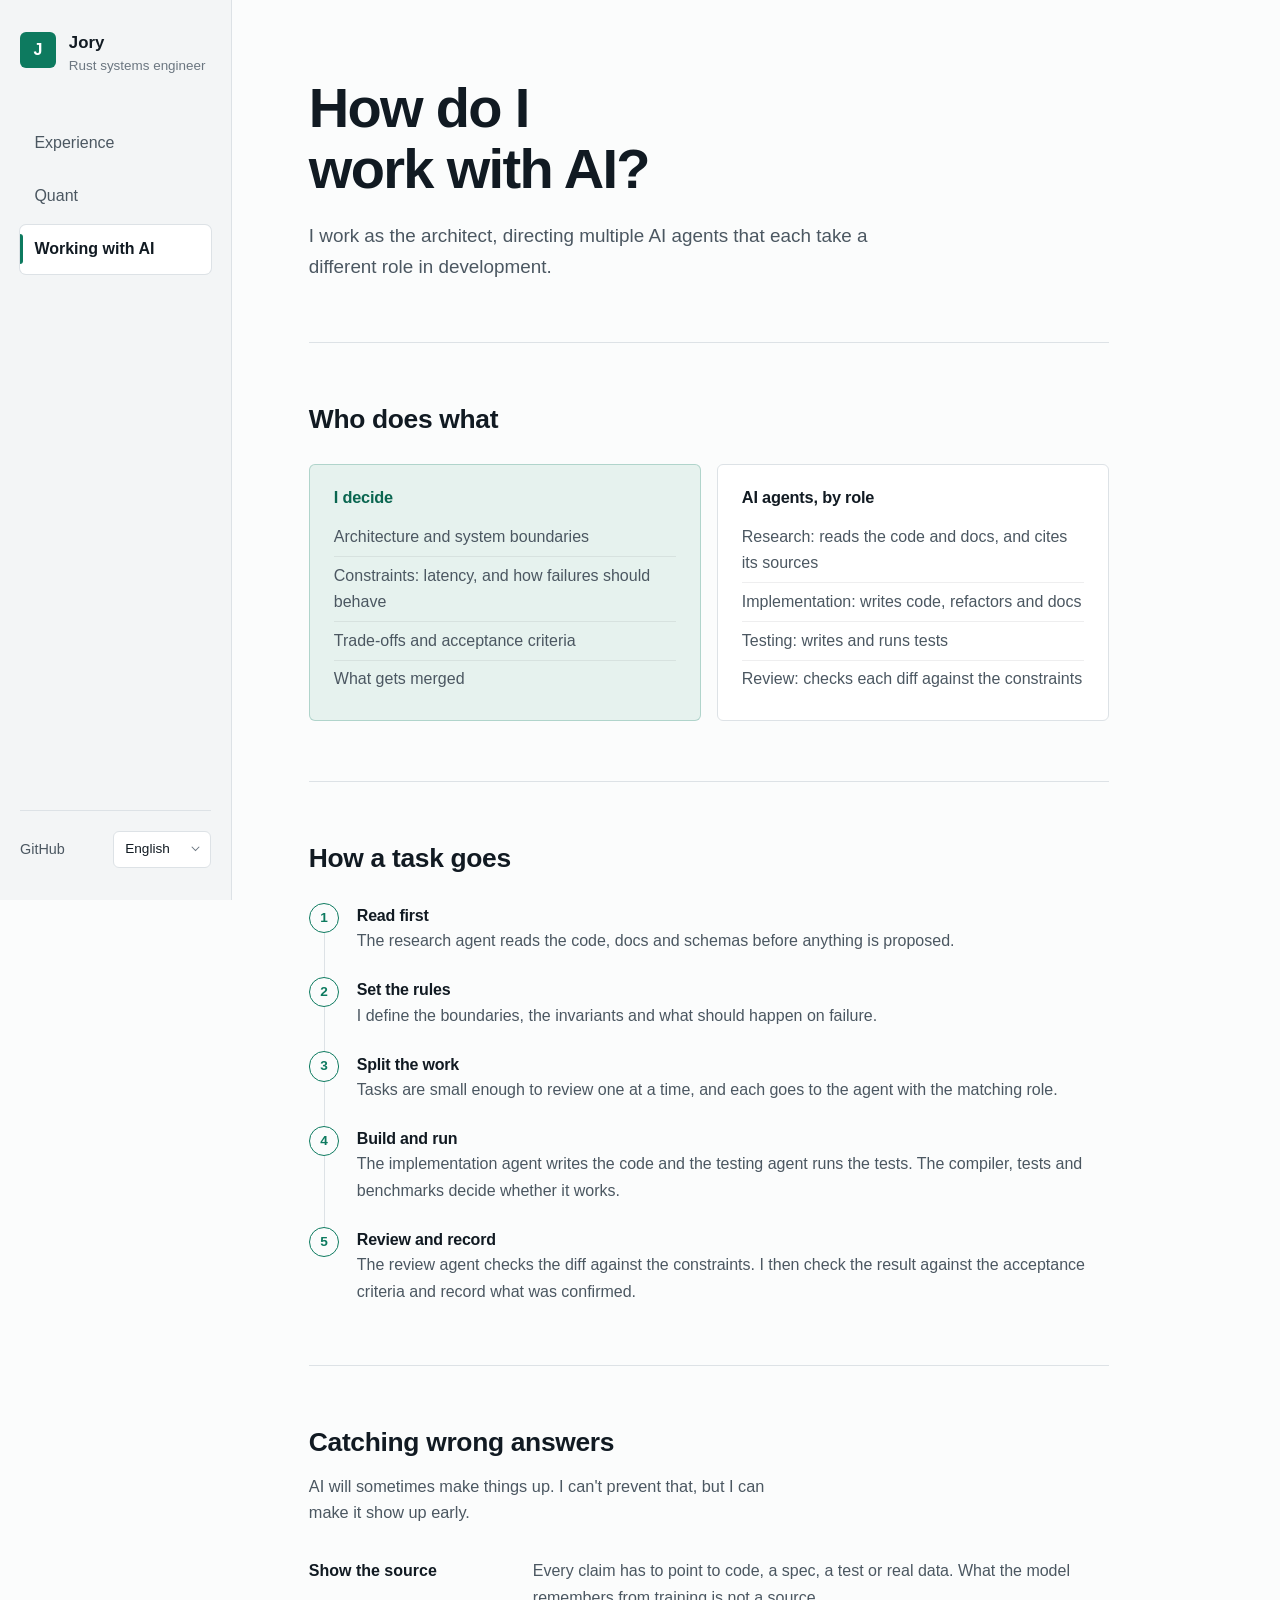
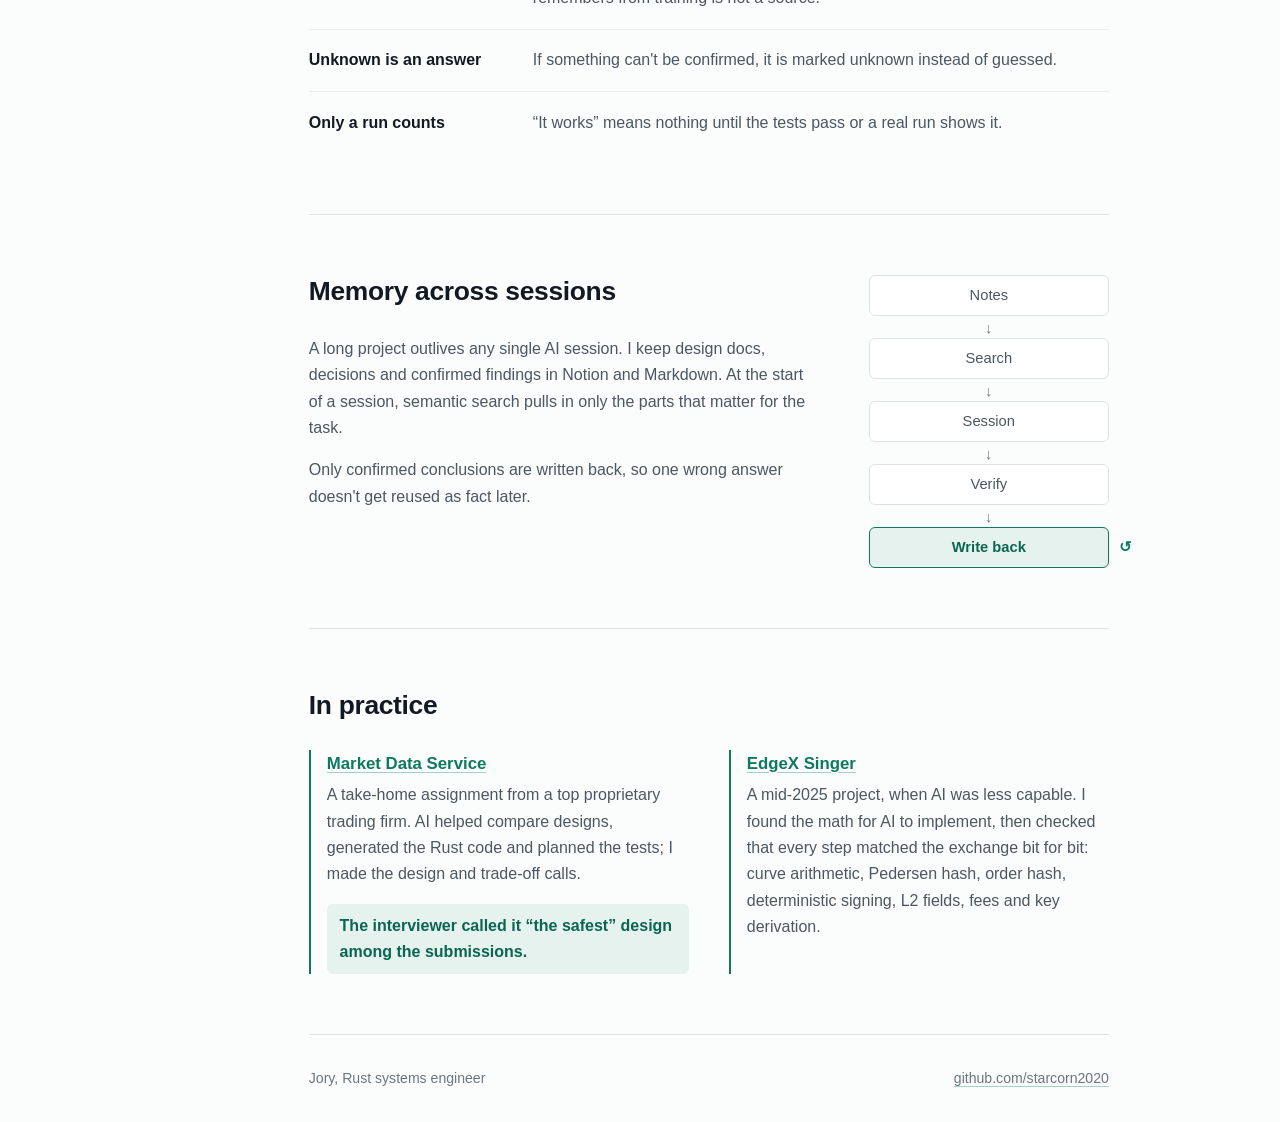
==== ai.html @ 1948dc6c "Redesign the site into experience, quant and AI pages Split the single long page into three pages sw" ====
<!DOCTYPE html>
<html lang="en" data-lang="en">
<head>
<meta charset="utf-8">
<meta name="viewport" content="width=device-width, initial-scale=1, viewport-fit=cover">
<title>Jory | How do I work with AI?</title>
<meta name="description" content="How Jory uses AI coding agents: who decides what, how output gets checked, and how project knowledge carries across sessions.">
<meta name="author" content="Jory (starcorn2020)">
<meta name="color-scheme" content="light">
<meta name="robots" content="index, follow">

<meta property="og:type" content="website">
<meta property="og:site_name" content="Jory">
<meta property="og:title" content="Jory | How do I work with AI?">
<meta property="og:description" content="How Jory uses AI coding agents: who decides what, how output gets checked, and how project knowledge carries across sessions.">
<meta property="og:locale" content="en_US">
<meta name="twitter:card" content="summary">
<meta name="twitter:title" content="Jory | How do I work with AI?">
<meta name="twitter:description" content="How Jory uses AI coding agents: who decides what, how output gets checked, and how project knowledge carries across sessions.">

<link rel="stylesheet" href="style.css">
<link rel="icon" href="data:image/svg+xml,<svg xmlns='http://www.w3.org/2000/svg' viewBox='0 0 32 32'><rect width='32' height='32' rx='6' fill='%230d7a5f'/><text x='16' y='22' font-family='monospace' font-size='16' fill='%23ffffff' text-anchor='middle'>J</text></svg>">

<script>
  /* Avoid a flash of untranslated content when a non-default language is stored. */
  (function () {
    try {
      var stored = localStorage.getItem('lang');
      if (stored && stored !== 'en') {
        document.documentElement.classList.add('i18n-pending');
        setTimeout(function () {
          document.documentElement.classList.remove('i18n-pending');
        }, 900);
      }
    } catch (e) {}
  })();
</script>
</head>

<body data-page="ai">
<a class="skip-link" href="#main" data-i18n="a11y.skip">Skip to content</a>

<div class="shell">
  <aside class="rail">
    <a class="brand" href="index.html">
      <span class="brand-mark" aria-hidden="true">J</span>
      <span class="brand-text">
        <strong>Jory</strong>
        <span class="brand-role" data-i18n="foot.role">Rust systems engineer</span>
      </span>
    </a>

    <nav class="pages" data-i18n-label="a11y.pages" aria-label="Pages">
      <a href="index.html" data-i18n="nav.exp">Experience</a>
      <a href="quant.html" data-i18n="nav.quant">Quant</a>
      <a href="ai.html" aria-current="page" data-i18n="nav.ai">Working with AI</a>
    </nav>

    <div class="rail-foot">
      <a class="rail-link" href="https://github.com/starcorn2020" target="_blank" rel="noopener noreferrer">GitHub</a>
      <label class="visually-hidden" for="langSelect" data-i18n="a11y.lang">Language</label>
      <select id="langSelect" class="lang-select">
        <option value="en">English</option>
        <option value="zh-TW">繁體中文</option>
        <option value="zh-CN">简体中文</option>
        <option value="fr">Français</option>
      </select>
    </div>
  </aside>

<main id="main" class="content">

  <section class="hero">
    <div class="wrap">
      <h1 data-i18n="ai.hero.title">How do I work with AI?</h1>
      <p class="lead" data-i18n="ai.hero.sub">I work as the architect, directing multiple AI agents that each take a different role in development.</p>
    </div>
  </section>

  <!-- ══ WHO DOES WHAT ══ -->
  <section class="section">
    <div class="wrap">
      <h2 class="sec-title" data-i18n="ai.split.title">Who does what</h2>

      <div class="split">
        <div class="split-col split-me">
          <h3 data-i18n="ai.split.me">I decide</h3>
          <ul class="plain-list">
            <li data-i18n="ai.split.me.1">Architecture and system boundaries</li>
            <li data-i18n="ai.split.me.2">Constraints: latency, and how failures should behave</li>
            <li data-i18n="ai.split.me.3">Trade-offs and acceptance criteria</li>
            <li data-i18n="ai.split.me.4">What gets merged</li>
          </ul>
        </div>
        <div class="split-col">
          <h3 data-i18n="ai.split.ai">AI agents, by role</h3>
          <ul class="plain-list">
            <li data-i18n="ai.split.ai.1">Research: reads the code and docs, and cites its sources</li>
            <li data-i18n="ai.split.ai.2">Implementation: writes code, refactors and docs</li>
            <li data-i18n="ai.split.ai.3">Testing: writes and runs tests</li>
            <li data-i18n="ai.split.ai.4">Review: checks each diff against the constraints</li>
          </ul>
        </div>
      </div>
    </div>
  </section>

  <!-- ══ PROCESS ══ -->
  <section class="section">
    <div class="wrap">
      <h2 class="sec-title" data-i18n="ai.flow.title">How a task goes</h2>

      <ol class="steps">
        <li>
          <h3 data-i18n="ai.flow.1.t">Read first</h3>
          <p data-i18n="ai.flow.1.d">The research agent reads the code, docs and schemas before anything is proposed.</p>
        </li>
        <li>
          <h3 data-i18n="ai.flow.2.t">Set the rules</h3>
          <p data-i18n="ai.flow.2.d">I define the boundaries, the invariants and what should happen on failure.</p>
        </li>
        <li>
          <h3 data-i18n="ai.flow.3.t">Split the work</h3>
          <p data-i18n="ai.flow.3.d">Tasks are small enough to review one at a time, and each goes to the agent with the matching role.</p>
        </li>
        <li>
          <h3 data-i18n="ai.flow.4.t">Build and run</h3>
          <p data-i18n="ai.flow.4.d">The implementation agent writes the code and the testing agent runs the tests. The compiler, tests and benchmarks decide whether it works.</p>
        </li>
        <li>
          <h3 data-i18n="ai.flow.5.t">Review and record</h3>
          <p data-i18n="ai.flow.5.d">The review agent checks the diff against the constraints. I then check the result against the acceptance criteria and record what was confirmed.</p>
        </li>
      </ol>
    </div>
  </section>

  <!-- ══ CHECKING OUTPUT ══ -->
  <section class="section">
    <div class="wrap">
      <h2 class="sec-title" data-i18n="ai.check.title">Catching wrong answers</h2>
      <p class="lead" data-i18n="ai.check.lead">AI will sometimes make things up. I can't prevent that, but I can make it show up early.</p>

      <dl class="rules">
        <div>
          <dt data-i18n="ai.check.1.t">Show the source</dt>
          <dd data-i18n="ai.check.1.d">Every claim has to point to code, a spec, a test or real data. What the model remembers from training is not a source.</dd>
        </div>
        <div>
          <dt data-i18n="ai.check.2.t">Unknown is an answer</dt>
          <dd data-i18n="ai.check.2.d">If something can't be confirmed, it is marked unknown instead of guessed.</dd>
        </div>
        <div>
          <dt data-i18n="ai.check.3.t">Only a run counts</dt>
          <dd data-i18n-html="ai.check.3.d">“It works” means nothing until the tests pass or a real run shows it.</dd>
        </div>
      </dl>
    </div>
  </section>

  <!-- ══ MEMORY ══ -->
  <section class="section">
    <div class="wrap memory">
      <div>
        <h2 class="sec-title" data-i18n="ai.mem.title">Memory across sessions</h2>
        <p data-i18n="ai.mem.d1">A long project outlives any single AI session. I keep design docs, decisions and confirmed findings in Notion and Markdown. At the start of a session, semantic search pulls in only the parts that matter for the task.</p>
        <p data-i18n="ai.mem.d2">Only confirmed conclusions are written back, so one wrong answer doesn't get reused as fact later.</p>
      </div>
      <ol class="loop" data-i18n-label="ai.mem.alt" aria-label="Notes are searched, used in a session, verified, then written back to the notes.">
        <li data-i18n="ai.mem.n1">Notes</li>
        <li data-i18n="ai.mem.n2">Search</li>
        <li data-i18n="ai.mem.n3">Session</li>
        <li data-i18n="ai.mem.n4">Verify</li>
        <li data-i18n="ai.mem.n5">Write back</li>
      </ol>
    </div>
  </section>

  <!-- ══ IN PRACTICE ══ -->
  <section class="section">
    <div class="wrap">
      <h2 class="sec-title" data-i18n="ai.ex.title">In practice</h2>

      <ul class="examples">
        <li>
          <a class="ex-name" href="https://github.com/starcorn2020/market-data-service" target="_blank" rel="noopener noreferrer">Market Data Service</a>
          <p data-i18n="ai.ex.1">A take-home assignment from a top proprietary trading firm. AI helped compare designs, generated the Rust code and planned the tests; I made the design and trade-off calls.</p>
          <p class="ex-highlight" data-i18n="ai.ex.1.hl">The interviewer called it “the safest” design among the submissions.</p>
        </li>
        <li>
          <a class="ex-name" href="https://github.com/starcorn2020/edgex_singer" target="_blank" rel="noopener noreferrer">EdgeX Singer</a>
          <p data-i18n="ai.ex.2">A mid-2025 project, when AI was less capable. I found the math for AI to implement, then checked that every step matched the exchange bit for bit: curve arithmetic, Pedersen hash, order hash, deterministic signing, L2 fields, fees and key derivation.</p>
        </li>
      </ul>
    </div>
  </section>
  <footer class="site-foot">
    <p>Jory, <span data-i18n="foot.role">Rust systems engineer</span></p>
    <a href="https://github.com/starcorn2020" target="_blank" rel="noopener noreferrer">github.com/starcorn2020</a>
  </footer>
</main>
</div>

<script src="script.js" defer></script>
</body>
</html>
---- style.css ----
/* ==========================================================================
   Jory: personal site
   Static stylesheet shared by index.html and ai.html. No build step.

   Layout: a fixed left rail (identity + page switch) beside a scrolling
   document column. Light theme, one accent: ledger green.
   ========================================================================== */

:root {
  --paper:       #fbfcfc;
  --rail:        #f3f5f6;
  --line:        #dde2e6;
  --line-soft:   #e9edf0;
  --ink:         #111a22;
  --text-2:      #4b5761;
  --muted:       #6b7680;
  --accent:      #0d7a5f;
  --accent-deep: #0a6650;
  --accent-tint: #e6f2ee;

  --sans: -apple-system, BlinkMacSystemFont, "Segoe UI", "PingFang TC", "PingFang SC", "Noto Sans TC", "Noto Sans SC",
          "Microsoft JhengHei", "Hiragino Sans", Roboto, "Helvetica Neue", Arial, sans-serif;
  --mono: ui-monospace, "SFMono-Regular", "JetBrains Mono", "Cascadia Mono", Menlo, Consolas, monospace;

  --radius: 6px;
  --rail-w: 14.5rem;
  --measure: 50rem;
}

/* ── reset ────────────────────────────────────────────────────────────── */

*, *::before, *::after { box-sizing: border-box; }

html {
  scroll-behavior: smooth;
  scroll-padding-top: 2rem;
  -webkit-text-size-adjust: 100%;
}

html.i18n-pending body { visibility: hidden; }

body {
  margin: 0;
  background: var(--paper);
  color: var(--ink);
  font-family: var(--sans);
  font-size: 16px;
  line-height: 1.65;
  -webkit-font-smoothing: antialiased;
}

h1, h2, h3 { margin: 0; line-height: 1.25; font-weight: 650; letter-spacing: -0.012em; }
p { margin: 0 0 1rem; }
p:last-child { margin-bottom: 0; }
ul, ol, dl, dd { margin: 0; padding: 0; list-style: none; }

a {
  color: var(--accent);
  text-decoration: underline;
  text-decoration-color: rgba(13, 122, 95, 0.35);
  text-underline-offset: 3px;
}
a:hover { color: var(--accent-deep); text-decoration-color: currentColor; }

code {
  font-family: var(--mono);
  font-size: 0.86em;
  background: var(--rail);
  border: 1px solid var(--line-soft);
  border-radius: 4px;
  padding: 0.05em 0.35em;
}

:focus-visible {
  outline: 2px solid var(--accent);
  outline-offset: 3px;
  border-radius: 3px;
}

.visually-hidden {
  position: absolute; width: 1px; height: 1px;
  margin: -1px; padding: 0; overflow: hidden;
  clip: rect(0 0 0 0); white-space: nowrap; border: 0;
}

.skip-link {
  position: absolute; top: 0; left: 0; z-index: 100;
  transform: translateY(-120%);
  background: var(--accent); color: #fff;
  padding: 0.6rem 1rem; font-weight: 600;
}
.skip-link:focus { transform: translateY(0); }

/* ── shell: rail + content ────────────────────────────────────────────── */

.shell {
  display: grid;
  grid-template-columns: var(--rail-w) minmax(0, 1fr);
  min-height: 100dvh;
}

.rail {
  position: sticky; top: 0;
  height: 100dvh;
  display: flex; flex-direction: column;
  gap: 2.75rem;
  padding: 2rem 1.25rem;
  background: var(--rail);
  border-right: 1px solid var(--line);
}

.brand {
  display: flex; align-items: flex-start; gap: 0.8rem;
  color: var(--ink); text-decoration: none;
}
.brand:hover { color: var(--ink); }

.brand-mark {
  flex: none;
  display: grid; place-items: center;
  width: 2.25rem; height: 2.25rem;
  border-radius: var(--radius);
  background: var(--accent);
  color: #fff;
  font-weight: 700;
}

.brand-text { display: flex; flex-direction: column; line-height: 1.35; }
.brand-text strong { font-size: 1.05rem; }
.brand-role { color: var(--muted); font-size: 0.84rem; margin-top: 0.15rem; text-wrap: balance; }

/* page switch: the main way between the two pages */
.pages { display: grid; gap: 0.25rem; }
.pages a {
  position: relative;
  display: block;
  padding: 0.7rem 0.9rem;
  border-radius: var(--radius);
  color: var(--text-2);
  font-size: 1rem;
  font-weight: 500;
  text-decoration: none;
  transition: background-color 0.15s ease, color 0.15s ease;
}
.pages a:hover { background: #e9edef; color: var(--ink); }
.pages a[aria-current="page"] {
  background: #fff;
  color: var(--ink);
  font-weight: 650;
  box-shadow: 0 0 0 1px var(--line);
}
.pages a[aria-current="page"]::before {
  content: "";
  position: absolute; left: 0; top: 0.6rem; bottom: 0.6rem;
  width: 3px; border-radius: 0 3px 3px 0;
  background: var(--accent);
}

.rail-foot {
  margin-top: auto;
  display: flex; align-items: center; justify-content: space-between; gap: 1rem;
  padding-top: 1.25rem;
  border-top: 1px solid var(--line);
}

.rail-link { color: var(--text-2); font-size: 0.9rem; text-decoration: none; }
.rail-link:hover { color: var(--ink); }

.lang-select {
  appearance: none;
  background: #fff url("data:image/svg+xml,%3Csvg xmlns='http://www.w3.org/2000/svg' viewBox='0 0 12 8'%3E%3Cpath d='M1 1l5 5 5-5' fill='none' stroke='%236b7680' stroke-width='1.4'/%3E%3C/svg%3E") no-repeat right 0.6rem center/9px 6px;
  border: 1px solid var(--line);
  border-radius: var(--radius);
  color: var(--ink);
  font: inherit;
  font-size: 0.85rem;
  padding: 0.4rem 1.8rem 0.4rem 0.7rem;
  cursor: pointer;
}
.lang-select:hover { border-color: var(--muted); }

.content {
  padding: clamp(2.5rem, 6vw, 5rem) clamp(1.25rem, 6vw, 5.5rem) 0;
}
.content > * { max-width: var(--measure); }

/* ── hero ─────────────────────────────────────────────────────────────── */

.hero { padding-bottom: clamp(2.5rem, 5vw, 3.75rem); }

.hero h1 {
  font-size: clamp(2.2rem, 4.4vw, 3.5rem);
  line-height: 1.1;
  letter-spacing: -0.03em;
  font-weight: 700;
  max-width: 15ch;
  margin-bottom: 1.25rem;
  text-wrap: balance;
}
/* CJK glyphs are about 2ch wide, so give Chinese headlines more room */
html[lang^="zh"] .hero h1 { max-width: 13em; letter-spacing: 0; }

.lead {
  color: var(--text-2);
  font-size: clamp(1.05rem, 1.5vw, 1.18rem);
  max-width: 54ch;
}

.cta-row { display: flex; flex-wrap: wrap; gap: 0.75rem; margin-top: 2rem; }

.btn {
  display: inline-block;
  border: 1px solid var(--line);
  border-radius: var(--radius);
  padding: 0.66rem 1.2rem;
  background: #fff;
  color: var(--ink);
  font-size: 0.95rem;
  font-weight: 550;
  text-decoration: none;
  white-space: nowrap;
  transition: border-color 0.15s ease, background-color 0.15s ease;
}
.btn:hover { color: var(--ink); border-color: var(--muted); }
.btn:active { transform: translateY(1px); }

.btn-primary { background: var(--accent); border-color: var(--accent); color: #fff; }
.btn-primary:hover { background: var(--accent-deep); border-color: var(--accent-deep); color: #fff; }

/* ── sections ─────────────────────────────────────────────────────────── */

.section {
  padding-block: clamp(2.5rem, 5vw, 3.75rem);
  border-top: 1px solid var(--line);
}

.sec-title {
  font-size: clamp(1.35rem, 2.4vw, 1.65rem);
  margin-bottom: 1.75rem;
}
.sec-title + .lead { margin: -0.9rem 0 2rem; font-size: 1.02rem; }

.tags { display: flex; flex-wrap: wrap; gap: 0.4rem; }
.tags li {
  background: #fff;
  border: 1px solid var(--line);
  border-radius: var(--radius);
  padding: 0.18rem 0.6rem;
  font-size: 0.87rem;
  color: var(--text-2);
}

/* ── experience page ──────────────────────────────────────────────────── */

.domain {
  display: grid;
  gap: 1rem 2.5rem;
  padding-block: 2rem;
  border-top: 1px solid var(--line-soft);
}
.domain:first-child { border-top: 0; padding-top: 0.5rem; }
.domain:last-child { padding-bottom: 0; }

.domain-head h3 { font-size: 1.2rem; margin-bottom: 0.45rem; }
.domain-head p { color: var(--muted); font-size: 0.95rem; }

.domain-body { display: grid; gap: 1.1rem; }
.domain-points li {
  position: relative;
  padding-left: 1.1rem;
  color: var(--text-2);
  margin-bottom: 0.5rem;
}
.domain-points li:last-child { margin-bottom: 0; }
.domain-points li::before {
  content: "";
  position: absolute; left: 0; top: 0.72em;
  width: 0.45rem; height: 2px;
  background: var(--accent);
}

.case { padding-block: 2rem; border-top: 1px solid var(--line-soft); }
.case:first-of-type { border-top: 0; padding-top: 0; }
.case:last-child { padding-bottom: 0; }

.case-head { margin-bottom: 1.25rem; }
.case-name { font-size: 1.3rem; }
.case-tag { color: var(--muted); margin: 0.3rem 0 0; }

.case-body { display: grid; gap: 1.5rem 2.5rem; }
.case-main > p { color: var(--text-2); }

.dec-list { margin-top: 1.5rem; display: grid; gap: 1rem; }
.dec-list > div { border-left: 2px solid var(--line); padding-left: 1rem; }
.dec-list dt { font-weight: 600; margin-bottom: 0.15rem; }
.dec-list dd { color: var(--text-2); }

.callout {
  margin: 1.5rem 0 0;
  padding: 0.9rem 1.1rem;
  background: var(--accent-tint);
  border-radius: var(--radius);
  color: var(--accent-deep) !important;
  font-weight: 500;
}

.note { color: var(--muted) !important; font-size: 0.92rem; }

.case-side { display: grid; gap: 1rem; align-content: start; }

/* ── quant page ───────────────────────────────────────────────────────── */

.skill-grid { display: grid; gap: 1.5rem 2.5rem; }
.skill-item { border-left: 2px solid var(--accent); padding-left: 1rem; }
.skill-item h3 { font-size: 1.02rem; margin-bottom: 0.3rem; }
.skill-item p { color: var(--text-2); }
.tags-spaced { margin-top: 2rem; }

/* ── AI page ──────────────────────────────────────────────────────────── */

.split { display: grid; gap: 1rem; }
.split-col {
  border: 1px solid var(--line);
  border-radius: var(--radius);
  background: #fff;
  padding: 1.35rem 1.5rem;
}
.split-me { background: var(--accent-tint); border-color: rgba(13, 122, 95, 0.25); }
.split-me h3 { color: var(--accent-deep); }
.split-col h3 { font-size: 1.02rem; margin-bottom: 0.7rem; }

.plain-list li { color: var(--text-2); padding-block: 0.35rem; }
.plain-list li + li { border-top: 1px solid rgba(17, 26, 34, 0.07); }

/* steps are a real sequence, so they are numbered */
.steps { counter-reset: step; display: grid; gap: 0; }
.steps li {
  counter-increment: step;
  position: relative;
  display: grid;
  grid-template-columns: 2.5rem 1fr;
  gap: 0 0.5rem;
  padding-bottom: 1.4rem;
}
.steps li::before {
  content: counter(step);
  grid-row: span 2;
  display: grid; place-items: center;
  width: 1.9rem; height: 1.9rem;
  border-radius: 50%;
  border: 1px solid var(--accent);
  color: var(--accent);
  font-size: 0.85rem;
  font-weight: 650;
  background: var(--paper);
  position: relative; z-index: 1;
}
.steps li:not(:last-child)::after {
  content: "";
  position: absolute; left: 0.95rem; top: 1.9rem; bottom: 0;
  width: 1px; background: var(--line);
}
.steps li:last-child { padding-bottom: 0; }
.steps h3 { font-size: 1rem; padding-top: 0.2rem; }
.steps p { color: var(--text-2); margin-top: 0.15rem; }

.rules > div {
  display: grid;
  gap: 0.25rem 2rem;
  padding-block: 1.1rem;
  border-top: 1px solid var(--line-soft);
}
.rules > div:first-child { border-top: 0; padding-top: 0; }
.rules dt { font-weight: 600; }
.rules dd { color: var(--text-2); }

.memory { display: grid; gap: 2rem 3rem; }
.memory p { color: var(--text-2); }

.loop { display: grid; gap: 1.4rem; max-width: 15rem; width: 100%; align-self: center; }
.loop li {
  position: relative;
  border: 1px solid var(--line);
  border-radius: var(--radius);
  background: #fff;
  padding: 0.45rem 0.9rem;
  text-align: center;
  font-size: 0.92rem;
  color: var(--text-2);
}
.loop li:not(:last-child)::after {
  content: "↓";
  position: absolute; left: 50%; bottom: -1.3rem;
  transform: translateX(-50%);
  color: var(--muted); line-height: 1;
}
.loop li:last-child { border-color: var(--accent); background: var(--accent-tint); color: var(--accent-deep); font-weight: 600; }
.loop li:last-child::after {
  content: "↺";
  position: absolute; right: -1.5rem; top: 50%;
  transform: translateY(-50%);
  color: var(--accent);
}

.examples { display: grid; gap: 1.25rem 2.5rem; }
.examples li { border-left: 2px solid var(--accent); padding-left: 1rem; }
.ex-name { display: inline-block; font-weight: 650; font-size: 1.05rem; margin-bottom: 0.3rem; }
.examples p { color: var(--text-2); }
.examples .ex-highlight {
  margin-top: 0.75rem;
  padding: 0.55rem 0.8rem;
  background: var(--accent-tint);
  border-radius: var(--radius);
  color: var(--accent-deep);
  font-weight: 600;
}

/* ── footer ───────────────────────────────────────────────────────────── */

.site-foot {
  display: flex; flex-wrap: wrap; gap: 0.5rem 2rem;
  justify-content: space-between;
  padding-block: 2rem calc(2rem + env(safe-area-inset-bottom, 0px));
  border-top: 1px solid var(--line);
  color: var(--muted);
  font-size: 0.88rem;
}
.site-foot p { margin: 0; }
.site-foot a { color: var(--muted); }

/* ── responsive ───────────────────────────────────────────────────────── */

@media (min-width: 720px) {
  .domain { grid-template-columns: 13rem minmax(0, 1fr); }
  .skill-grid { grid-template-columns: 1fr 1fr; }
  .split { grid-template-columns: 1fr 1fr; }
  .rules > div { grid-template-columns: 12rem 1fr; }
  .examples { grid-template-columns: 1fr 1fr; }
}

@media (min-width: 1100px) {
  .case-body { grid-template-columns: minmax(0, 1fr) 13rem; }
  .memory { grid-template-columns: minmax(0, 1fr) 15rem; }
}

/* rail collapses into a top bar */
@media (max-width: 900px) {
  .shell { grid-template-columns: 1fr; }

  .rail {
    position: static;
    height: auto;
    display: grid;
    grid-template-columns: 1fr auto;
    gap: 1rem;
    padding: 1rem clamp(1.25rem, 5vw, 2rem);
    border-right: 0;
    border-bottom: 1px solid var(--line);
  }
  .brand-role { display: none; }
  .brand-mark { width: 2rem; height: 2rem; }
  .brand { align-items: center; }

  .rail-foot { margin: 0; padding: 0; border: 0; grid-column: 2; grid-row: 1; }
  .rail-link { display: none; }

  .pages { grid-column: 1 / -1; grid-template-columns: repeat(3, 1fr); gap: 0.35rem; }
  .pages a { text-align: center; padding: 0.55rem 0.5rem; font-size: 0.95rem; }
  .pages a[aria-current="page"]::before {
    left: 0.9rem; right: 0.9rem; top: auto; bottom: 0;
    width: auto; height: 3px; border-radius: 3px 3px 0 0;
  }

  .content { padding-top: 2.25rem; }
}

@media (prefers-reduced-motion: reduce) {
  html { scroll-behavior: auto; }
  * { transition-duration: 0.01ms !important; animation-duration: 0.01ms !important; }
}

@media print {
  .rail, .cta-row { display: none; }
  .shell { display: block; }
}
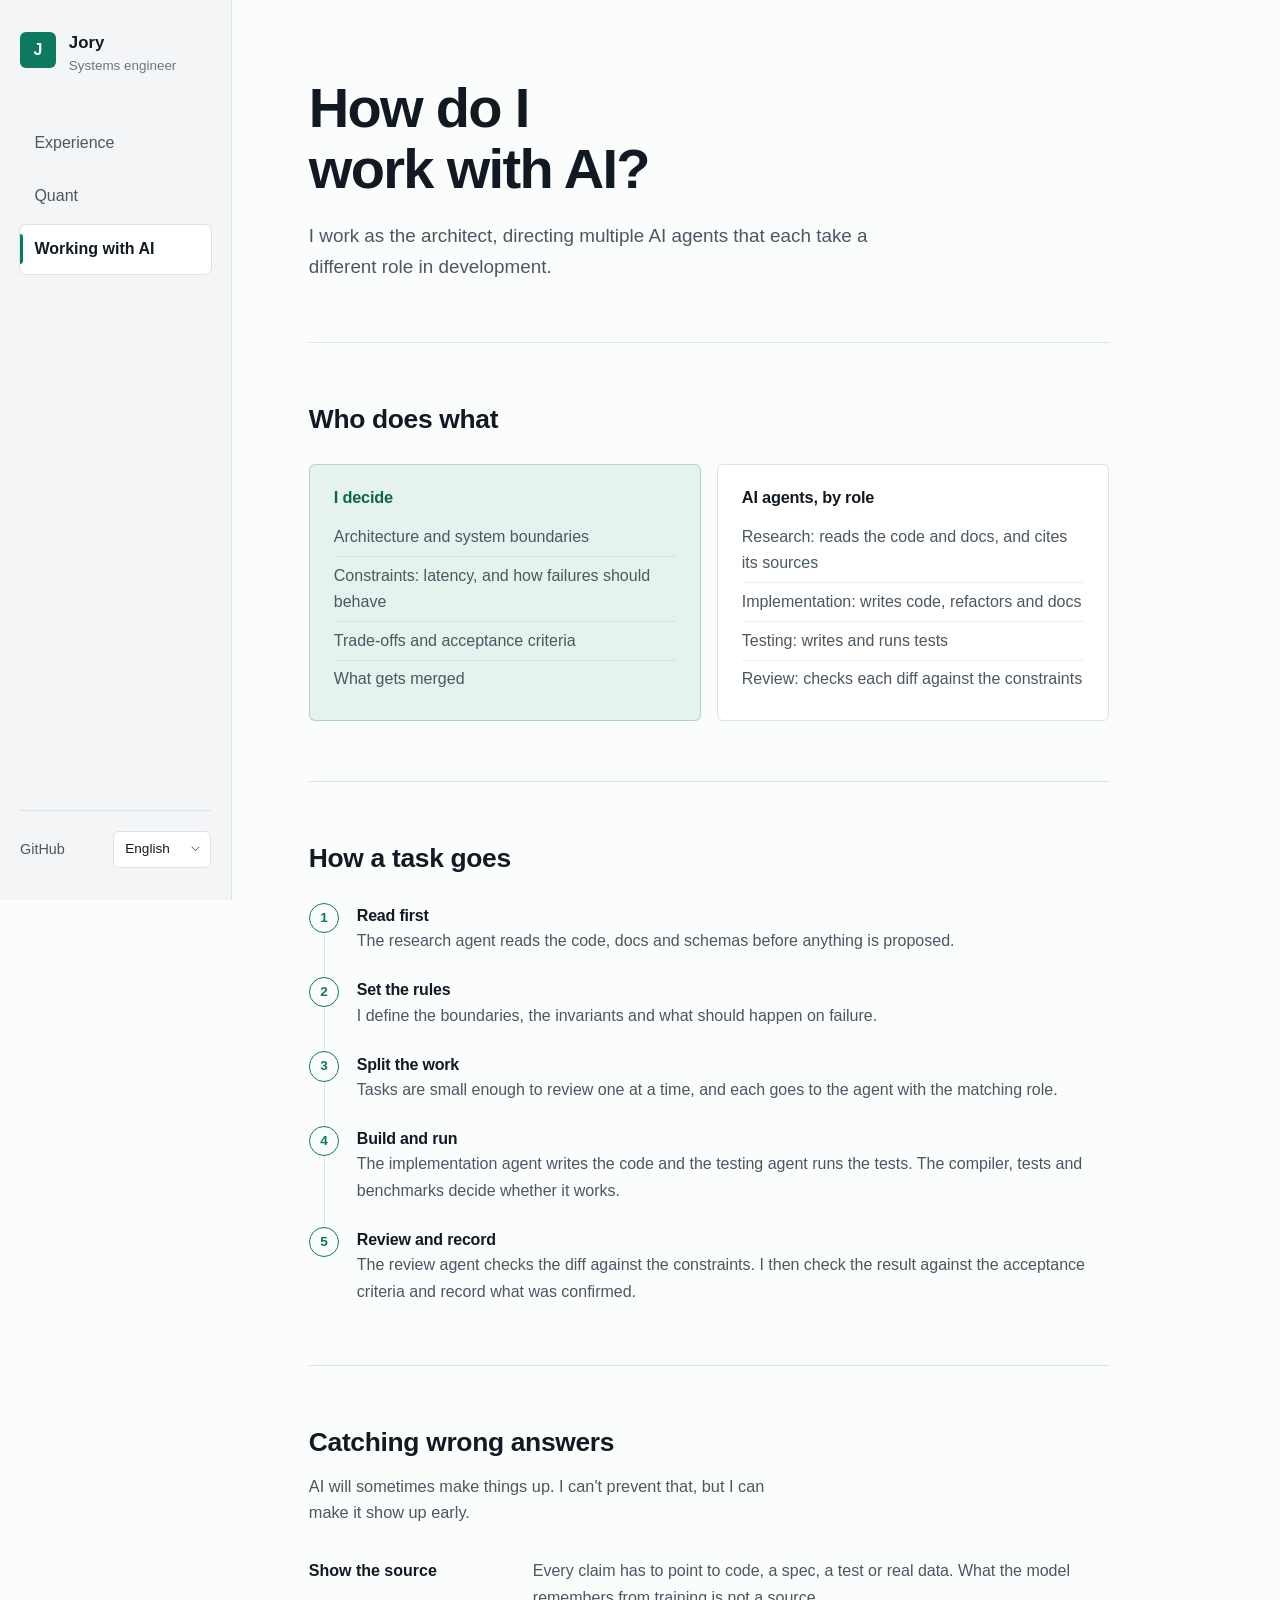
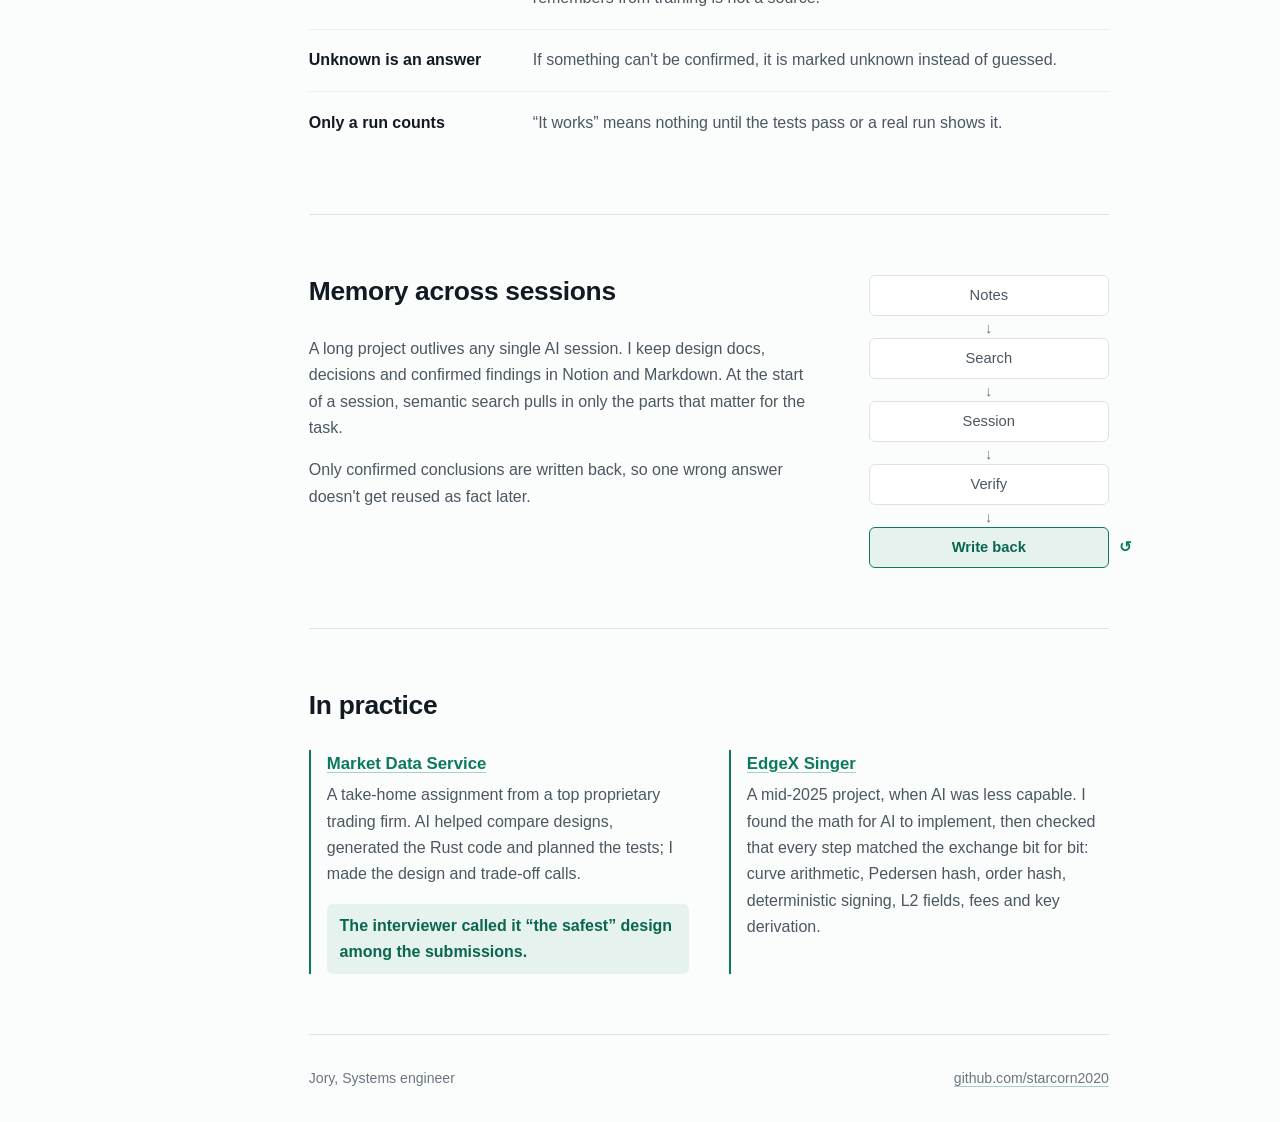
==== commit 6c9e9879: "Drop Rust from the job title Co-Authored-By: Claude Opus 5.5 <noreply@anthropic.com>" ====
--- a/ai.html
+++ b/ai.html
@@ -14,7 +14,12 @@
 <meta property="og:title" content="Jory | How do I work with AI?">
 <meta property="og:description" content="How Jory uses AI coding agents: who decides what, how output gets checked, and how project knowledge carries across sessions.">
 <meta property="og:locale" content="en_US">
-<meta name="twitter:card" content="summary">
+<meta property="og:url" content="https://starcorn2020.github.io/ai.html">
+<meta property="og:image" content="https://starcorn2020.github.io/og.png">
+<meta property="og:image:width" content="1200">
+<meta property="og:image:height" content="627">
+<meta name="twitter:card" content="summary_large_image">
+<meta name="twitter:image" content="https://starcorn2020.github.io/og.png">
 <meta name="twitter:title" content="Jory | How do I work with AI?">
 <meta name="twitter:description" content="How Jory uses AI coding agents: who decides what, how output gets checked, and how project knowledge carries across sessions.">
 
@@ -46,7 +51,7 @@
       <span class="brand-mark" aria-hidden="true">J</span>
       <span class="brand-text">
         <strong>Jory</strong>
-        <span class="brand-role" data-i18n="foot.role">Rust systems engineer</span>
+        <span class="brand-role" data-i18n="foot.role">Systems engineer</span>
       </span>
     </a>
 
@@ -195,7 +200,7 @@
     </div>
   </section>
   <footer class="site-foot">
-    <p>Jory, <span data-i18n="foot.role">Rust systems engineer</span></p>
+    <p>Jory, <span data-i18n="foot.role">Systems engineer</span></p>
     <a href="https://github.com/starcorn2020" target="_blank" rel="noopener noreferrer">github.com/starcorn2020</a>
   </footer>
 </main>
--- a/style.css
+++ b/style.css
@@ -305,6 +305,7 @@
 }
 
 .note { color: var(--muted) !important; font-size: 0.92rem; }
+#quant-research .rules, #quant-research .note { margin-top: 2rem; }
 
 .case-side { display: grid; gap: 1rem; align-content: start; }
 
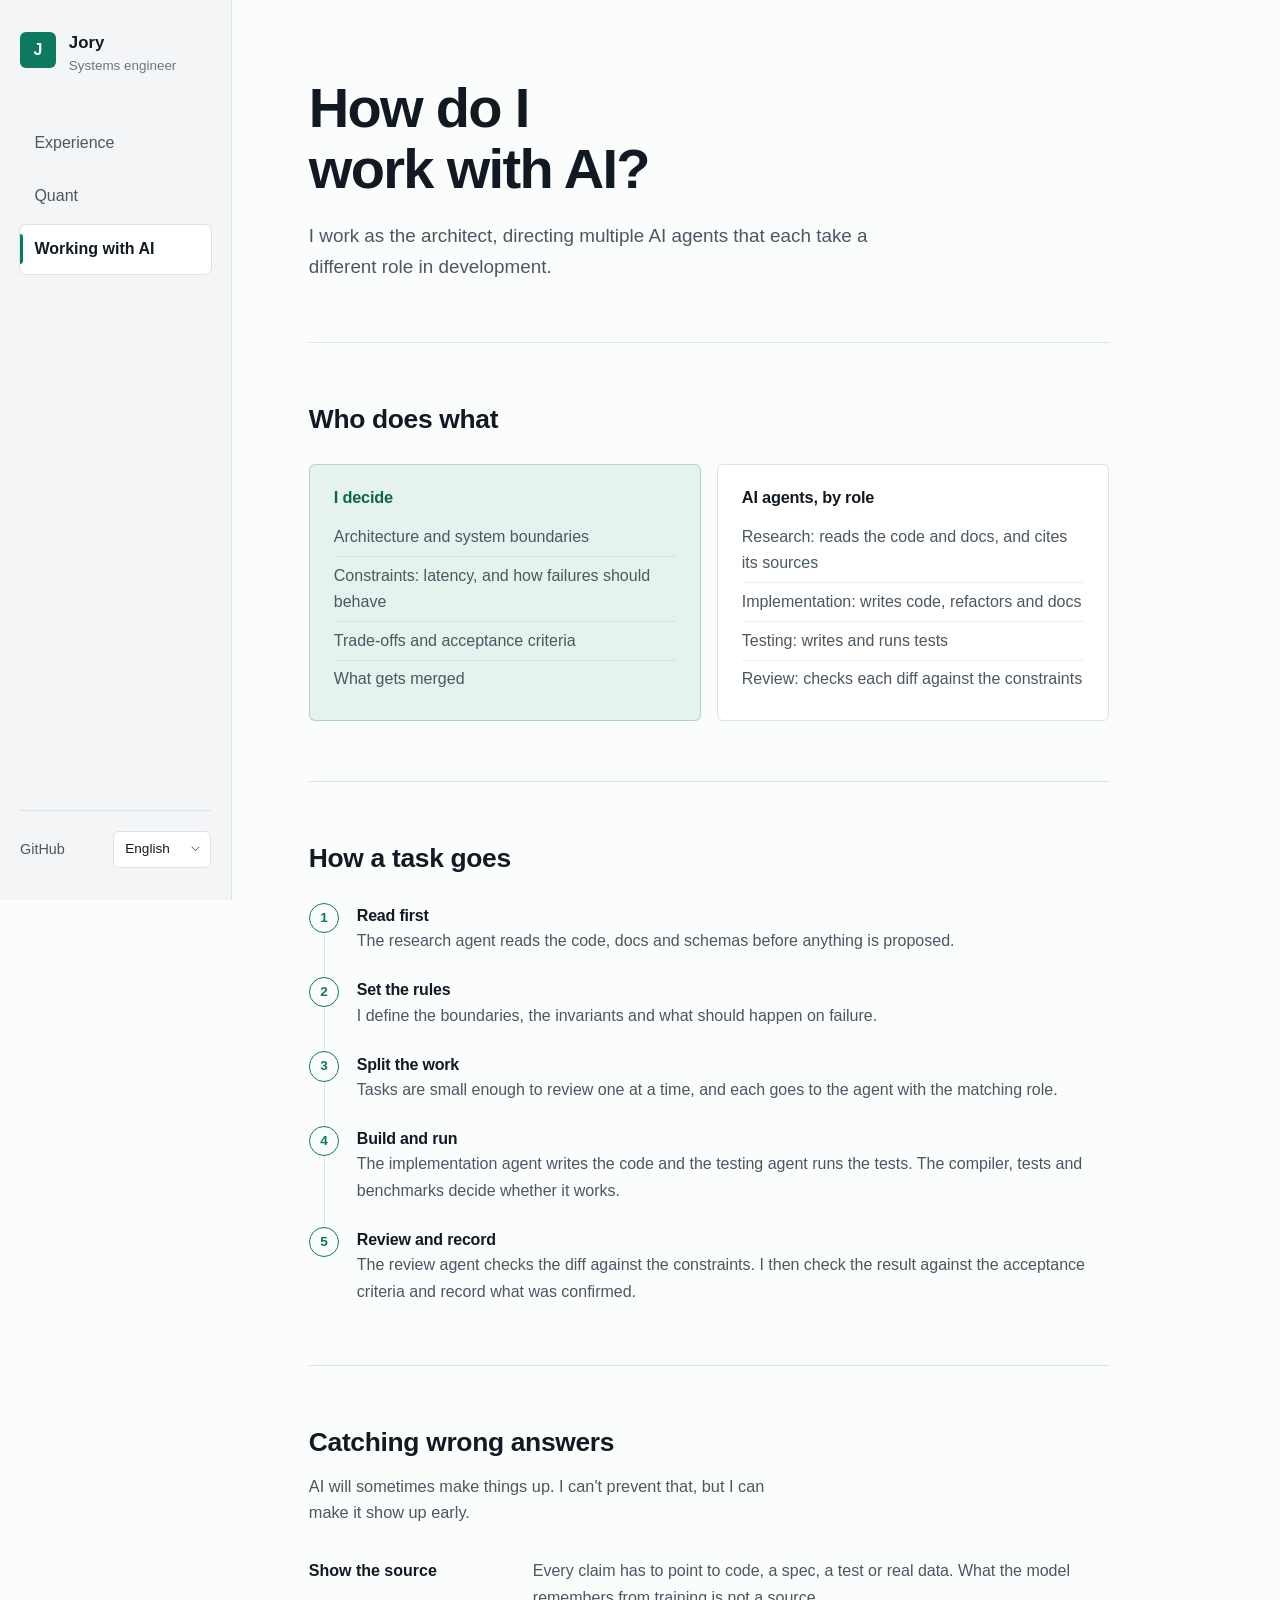
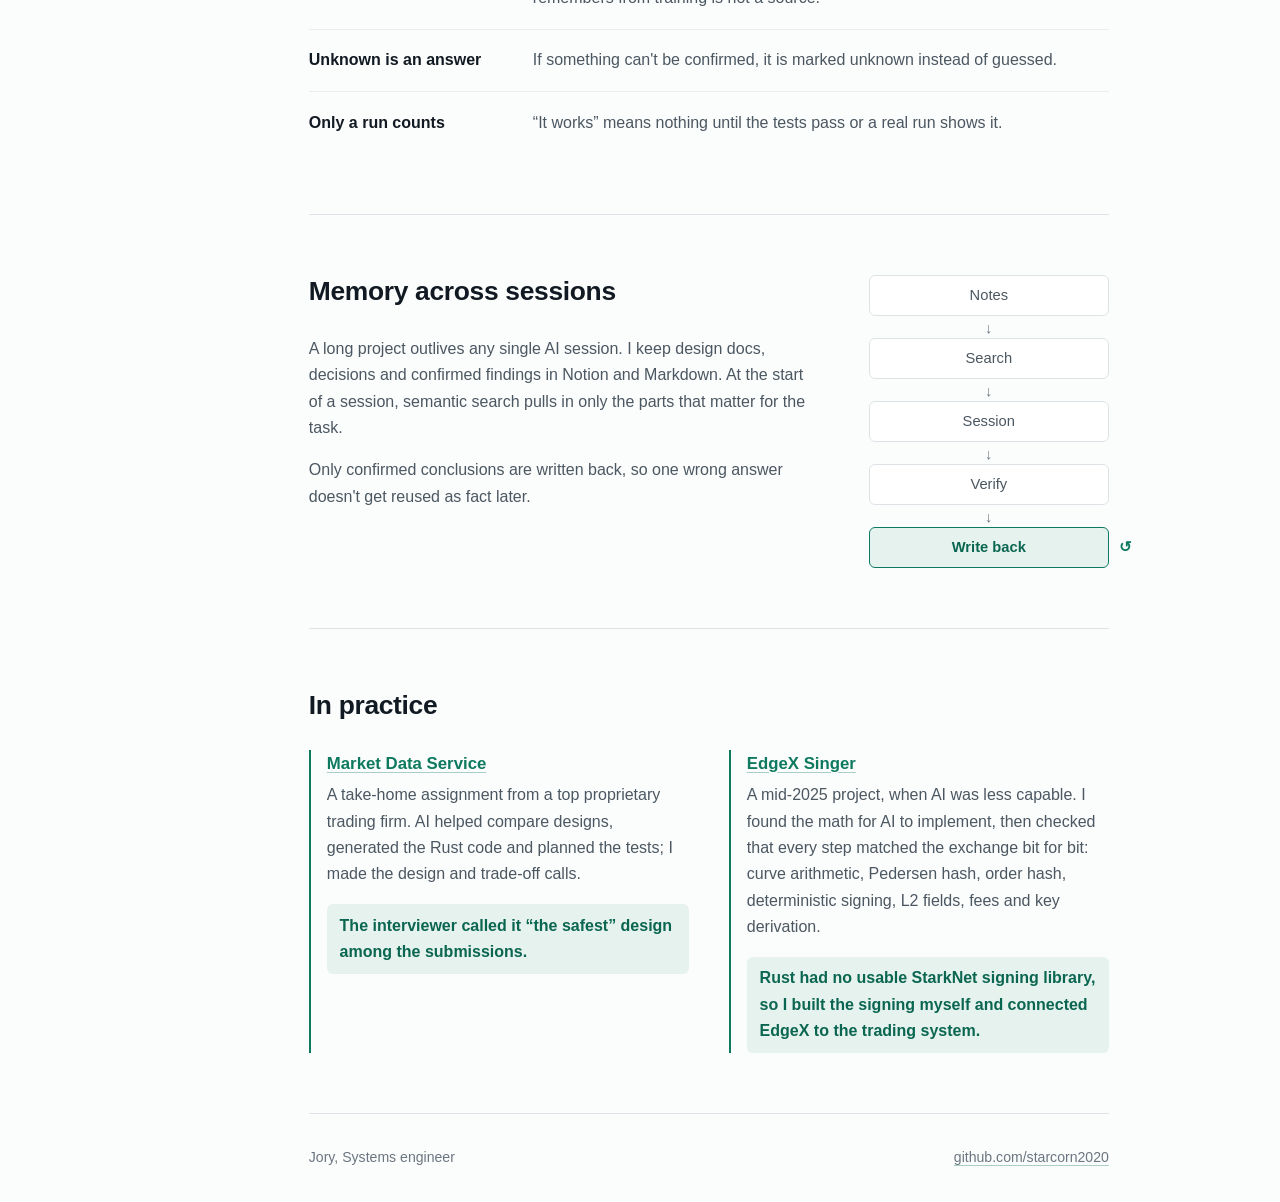
==== commit ff18b146: "Highlight the StarkNet signing gap in the EdgeX Singer example Co-Authored-By: Claude Opus 5.5 <nore" ====
--- a/ai.html
+++ b/ai.html
@@ -195,6 +195,7 @@
         <li>
           <a class="ex-name" href="https://github.com/starcorn2020/edgex_singer" target="_blank" rel="noopener noreferrer">EdgeX Singer</a>
           <p data-i18n="ai.ex.2">A mid-2025 project, when AI was less capable. I found the math for AI to implement, then checked that every step matched the exchange bit for bit: curve arithmetic, Pedersen hash, order hash, deterministic signing, L2 fields, fees and key derivation.</p>
+          <p class="ex-highlight" data-i18n="ai.ex.2.hl">Rust had no usable StarkNet signing library, so I built the signing myself and connected EdgeX to the trading system.</p>
         </li>
       </ul>
     </div>
